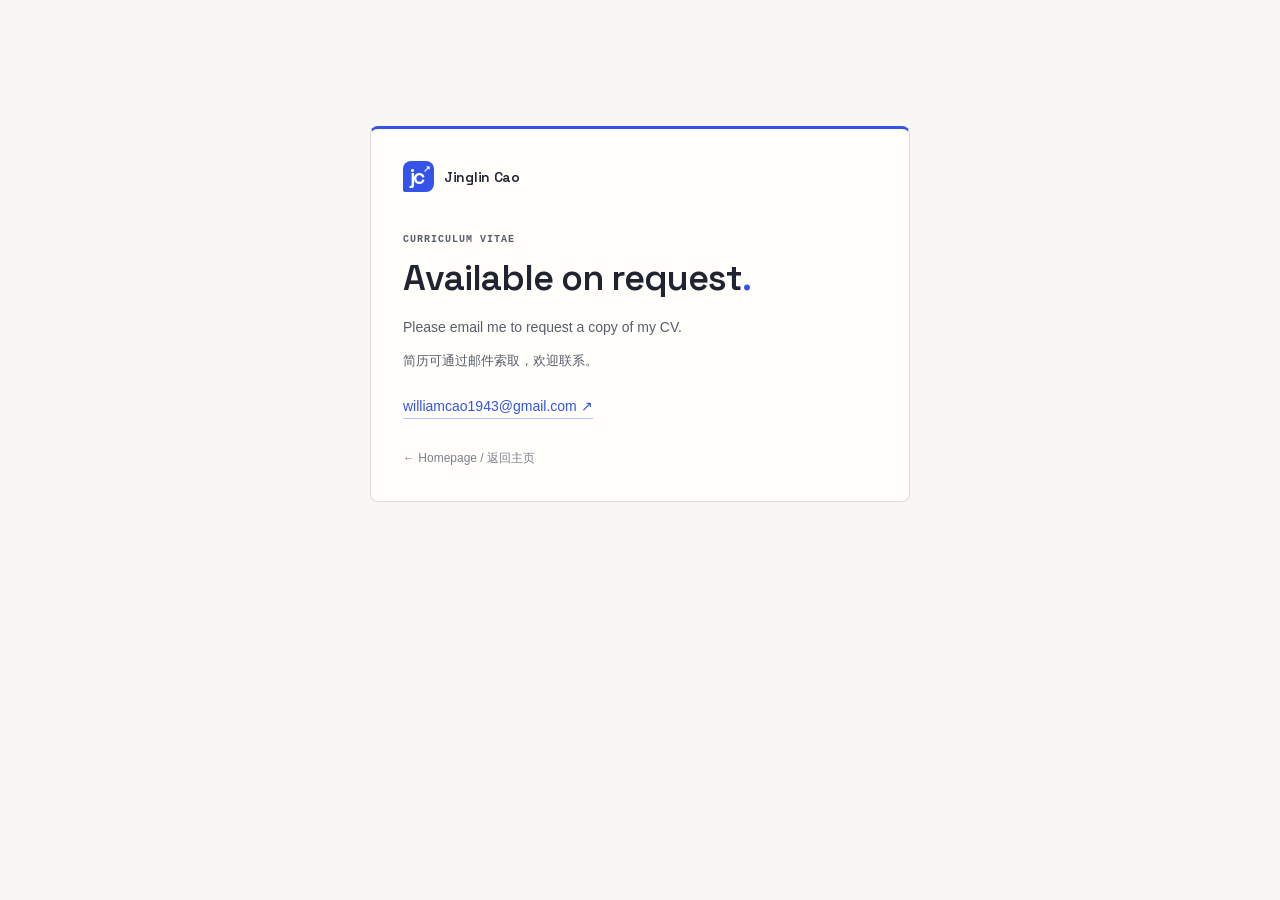
==== cv.html @ 8f415345 "Publish research homepage with CV available on request" ====
<!doctype html>
<html lang="en">
<head>
  <meta charset="utf-8">
  <meta name="viewport" content="width=device-width, initial-scale=1">
  <meta name="robots" content="noindex, noarchive">
  <meta name="theme-color" content="#f8f7f3">
  <title>Request a CV | Jinglin Cao</title>
  <link rel="icon" href="assets/images/favicon.svg" type="image/svg+xml">
  <link rel="stylesheet" href="assets/styles.css?v=8">
  <style>
    .cv-request{width:min(540px,calc(100% - 40px));margin:clamp(48px,14vh,140px) auto;padding:32px;background:var(--surface);border:1px solid var(--line);border-radius:8px;border-top:3px solid var(--blue)}
    .cv-request .wordmark{width:fit-content;margin-bottom:40px}
    .cv-request h1{font:600 clamp(28px,5vw,36px)/1.2 var(--display);letter-spacing:-1px;margin:10px 0 16px}
    .cv-request p{color:var(--secondary);margin:10px 0}
    .cv-request .cv-request-zh{font-size:13px;line-height:1.8}
    .cv-request .cv-request-email{display:inline-block;color:var(--blue);font-weight:500;border-bottom:1px solid #b5c0fc;overflow-wrap:anywhere;margin:12px 0 30px}
    .cv-request .cv-request-back{display:block;width:fit-content;font-size:12px;color:var(--muted)}
    @media(max-width:400px){.cv-request{padding:24px}}
  </style>
</head>
<body>
  <main class="cv-request">
    <a class="wordmark" href="./" aria-label="Jinglin Cao home"><span class="monogram" aria-hidden="true">jc<span>↗</span></span><span>Jinglin Cao</span></a>
    <p class="eyebrow">CURRICULUM VITAE</p>
    <h1>Available on request<span class="name-period">.</span></h1>
    <p>Please email me to request a copy of my CV.</p>
    <p class="cv-request-zh" lang="zh-CN">简历可通过邮件索取，欢迎联系。</p>
    <a class="cv-request-email" href="mailto:williamcao1943@gmail.com?subject=CV%20request">williamcao1943@gmail.com <span aria-hidden="true">↗</span></a>
    <a class="cv-request-back" href="./">← Homepage / <span lang="zh-CN">返回主页</span></a>
  </main>
</body>
</html>
---- assets/styles.css ----
@charset "UTF-8";
@font-face{font-family:"Space Grotesk";font-style:normal;font-weight:400 700;font-display:swap;src:url("fonts/space-grotesk-latin.woff2") format("woff2")}
:root{--paper:#f8f7f3;--surface:#fffefa;--ink:#202431;--secondary:#575e6c;--muted:#7b818d;--line:#dddeda;--blue:#3454e8;--blue-soft:#edf0ff;--orange:#f46c3c;--navy:#172139;--display:"Space Grotesk",-apple-system,BlinkMacSystemFont,"Segoe UI","PingFang SC",sans-serif;--sans:-apple-system,BlinkMacSystemFont,"Segoe UI","PingFang SC","Microsoft YaHei",sans-serif;--mono:"SFMono-Regular",Consolas,"Liberation Mono",monospace}
*{box-sizing:border-box}html{scroll-behavior:smooth;scroll-padding-top:72px}body{margin:0;background:var(--paper);color:var(--ink);font:14px/1.65 var(--sans);-webkit-font-smoothing:antialiased}a{color:inherit;text-decoration:none}button{font:inherit}img{display:block;max-width:100%;height:auto}p,h1,h2,h3,h4,figure{margin:0}a,button,summary{-webkit-tap-highlight-color:transparent}a:focus-visible,button:focus-visible,summary:focus-visible{outline:2px solid var(--orange);outline-offset:4px}::selection{background:#dce2ff;color:var(--ink)}section,article{scroll-margin-top:76px}
.page-width,.header-inner{width:min(1200px,calc(100% - 72px));margin-inline:auto}.skip-link{position:fixed;top:10px;left:20px;transform:translateY(-160%);z-index:100;background:var(--blue);color:white;padding:8px 16px}.skip-link:focus{transform:none}
.site-header{position:sticky;top:0;z-index:20;background:rgba(248,247,243,.95);backdrop-filter:blur(16px);border-bottom:1px solid var(--line)}.header-inner{height:56px;display:flex;align-items:center;gap:26px}.wordmark{white-space:nowrap;display:flex;align-items:center;gap:10px;margin-right:auto;font:600 14px var(--display);letter-spacing:-.3px}.monogram{width:31px;height:31px;position:relative;background:var(--blue);color:white;display:grid;place-items:center;font:600 21px/1 var(--display);letter-spacing:-2px;border-radius:8px 8px 8px 2px;padding-right:4px}.monogram>span{position:absolute;right:3px;top:4px;font-size:9px;letter-spacing:0}nav{display:flex;gap:24px;font:500 12px var(--display)}nav a{position:relative;padding-block:9px}nav a::after{content:"";position:absolute;bottom:2px;left:0;width:0;height:2px;background:var(--blue);transition:width .18s}nav a:hover::after{width:100%}.language-toggle{white-space:nowrap;font-size:11px;background:transparent;border:1px solid #d4d7df;padding:6px 10px;border-radius:5px;cursor:pointer;line-height:1.4}.language-toggle:hover{border-color:var(--blue);color:var(--blue)}.language-toggle span{margin-left:6px}
/* The profile is a short introduction; research starts immediately beneath it. */
.hero{padding-block:24px 18px;display:grid;grid-template-columns:minmax(0,1fr) 320px;gap:40px;align-items:center}.eyebrow{font:600 10px/1.5 var(--mono);letter-spacing:1px;color:var(--blue)}.hero .eyebrow::before{content:"";display:inline-block;width:6px;height:6px;background:var(--orange);margin-right:8px;vertical-align:1px}.hero h1{font:600 49px/1.08 var(--display);letter-spacing:-2.9px;margin-top:7px;white-space:nowrap}.name-period{color:var(--blue)}.chinese-name{display:inline-block;vertical-align:middle;font:400 14px/1.5 var(--sans);letter-spacing:3px;margin-left:15px;color:var(--secondary)}.hero-lead{font:500 20px/1.35 var(--display);letter-spacing:-.5px;margin-top:10px}.hero-lead em{color:var(--blue);font-style:normal;position:relative}.hero-lead em::after{content:"";position:absolute;bottom:-4px;left:0;width:100%;height:2px;background:var(--orange);border-radius:50%;transform:rotate(-1deg)}.intro{font-size:14px;line-height:1.65;color:var(--secondary);margin-top:12px}.intro+.intro{margin-top:7px}.hero-links{display:flex;align-items:center;flex-wrap:wrap;gap:20px;margin-top:12px;font:500 12px var(--display)}.hero-links a{padding-block:5px}.hero-links a:hover{color:var(--blue)}.hero-links a:first-child{background:var(--blue);border:1px solid var(--blue);border-radius:4px;color:white;padding:7px 11px}.hero-links a:first-child:hover{background:#2545cf}.hero-links a>span[aria-hidden]{margin-left:3px}.hero-bottom{display:flex;flex-wrap:wrap;align-items:center;gap:6px 15px;margin-top:10px}.availability{font-size:10px;display:flex;align-items:center;gap:7px;color:var(--secondary)}.status-dot{width:5px;height:5px;display:inline-block;background:#327952;border-radius:50%;flex-shrink:0}.location{font:10px var(--mono);color:var(--muted)}
.hero-studio{width:320px;height:334px;position:relative;isolation:isolate;justify-self:end}.studio-grid{position:absolute;inset:17px 2px 5px 30px;border-radius:120px 120px 28px 28px;background-color:#e9edfb;background-image:linear-gradient(#d7def2 1px,transparent 1px),linear-gradient(90deg,#d7def2 1px,transparent 1px);background-size:20px 20px;z-index:-2}.portrait-block{position:absolute;left:64px;top:6px;width:220px;padding:9px 9px 0;background:var(--surface);border:1px solid #d8dadd;transform:rotate(4deg);box-shadow:0 8px 16px #23335912}.portrait-label{display:flex;align-items:center;justify-content:space-between;font:9px var(--mono);letter-spacing:.7px;margin-bottom:8px}.portrait-block img{width:100%;aspect-ratio:1;object-fit:cover}.portrait-block figcaption{display:flex;justify-content:space-between;align-items:center;font:9px var(--mono);padding:10px 0;color:var(--secondary)}.studio-sticker{position:absolute;top:49px;right:-3px;padding:10px 12px;background:var(--orange);color:var(--ink);transform:rotate(7deg);font:700 9px/1.45 var(--display);letter-spacing:.4px;border-radius:1px}
.studio-path{position:absolute;inset:0;width:100%;height:100%;color:var(--blue);z-index:-1;pointer-events:none}.studio-spark{position:absolute;right:8px;bottom:82px;width:30px;height:30px;color:var(--orange);transform:rotate(10deg)}.robot-snapshot{position:absolute;left:3px;bottom:4px;width:172px;padding:5px 5px 0;background:var(--navy);color:white;transform:rotate(-6deg);box-shadow:0 6px 18px #17213925;transition:transform .25s;z-index:2}.robot-snapshot:hover{transform:rotate(-2deg) translateY(-2px)}.robot-snapshot img{width:100%;height:auto;aspect-ratio:1.78;object-fit:cover}.robot-snapshot>span{display:flex;justify-content:space-between;align-items:center;padding:8px 1px;font:7px/1.5 var(--mono);letter-spacing:.4px}.studio-note{position:absolute;right:9px;bottom:13px;max-width:115px;color:var(--blue);font:500 14px/1.3 var(--display);letter-spacing:-.4px;transform:rotate(-4deg)}
.research-lens{display:flex;flex-wrap:wrap;align-items:center;gap:28px;border-bottom:1px solid var(--line);padding-block:9px}.research-lens>a{display:flex;align-items:center;gap:8px}.lens-number{font:9px var(--mono);color:var(--orange)}.research-lens strong{font:500 13px/1.4 var(--display)}.research-lens small{display:none}.lens-arrow{font-size:14px;color:var(--blue)}.research-lens a:hover{color:var(--blue)}
.research{padding-top:21px}.section-heading{display:flex;align-items:center;justify-content:space-between;gap:20px;margin-bottom:12px}.section-heading .eyebrow,.section-note,.background-note{display:none}h2{font:600 22px/1.25 var(--display);letter-spacing:-.5px}.section-heading>.text-link{font-size:11px}
/* Consistent thumbnail rows keep each project's role, results and methods together. */
.project,.feature-project,.camp-project{display:grid;grid-template-columns:220px minmax(0,1fr);gap:18px;align-items:start;margin-top:12px;padding:15px;background:var(--surface);border:1px solid var(--line);border-radius:7px;overflow:hidden}.project-visual{position:relative;display:block;width:100%;height:132px;overflow:hidden;background:#e8ebf3;border-radius:4px}.project-visual>img{position:absolute;width:100%;height:100%;object-fit:cover;inset:0;transition:transform .4s}.project-visual:hover>img{transform:scale(1.04)}.visual-video2world{background:#f0f2f4}.visual-video2world>img{object-fit:contain}.visual-index{position:absolute;top:7px;left:7px;background:#172139bc;padding:3px 5px;color:white;font:7px var(--mono);letter-spacing:.5px;z-index:2}.visual-open{position:absolute;right:7px;top:7px;display:grid;place-items:center;width:19px;height:19px;border:1px solid #ffffff90;color:white;border-radius:50%;z-index:2;font-size:12px}.media-caption{display:none}.project-copy{min-width:0}.project-heading{display:flex;flex-wrap:wrap;align-items:baseline;justify-content:space-between;gap:6px 16px}.project h3{font:600 25px/1.15 var(--display);letter-spacing:-.7px}.project-meta{display:flex;flex-wrap:wrap;align-items:center;gap:6px 12px;font-size:11px;color:var(--ink)}.project-meta>span:first-child{font-weight:650}.project-status{color:var(--secondary);padding:2px 6px;border:1px solid var(--line);border-radius:3px;font-size:10px;line-height:1.4}.project-subtitle{font-size:12px;line-height:1.5;color:var(--secondary);margin-top:4px;margin-bottom:8px}.project-copy>p:not(.project-subtitle){font-size:14px;line-height:1.65;color:var(--secondary)}.project-copy .project-keyline{font:11px/1.5 var(--mono);color:var(--blue)!important;margin-top:7px}.project-actions{display:flex;align-items:center;flex-wrap:wrap;gap:20px;margin-top:8px}.text-link{display:inline-flex;align-items:center;gap:7px;font:500 12px/1.4 var(--display);color:var(--blue);padding-bottom:2px;border-bottom:1px solid #b5c0fc}.text-link:hover{color:var(--orange);border-color:var(--orange)}
.project-details{border-top:1px solid var(--line);margin-top:9px}.project-details summary{position:relative;cursor:pointer;list-style:none;padding:8px 24px 0 0;font:500 11px/1.5 var(--display);color:var(--ink)}.project-details summary::-webkit-details-marker{display:none}.project-details summary::after{content:"+";position:absolute;right:0;top:4px;color:var(--blue);font:400 18px var(--display)}.project-details[open] summary::after{content:"−"}.details-content{padding-top:5px;font-size:13px;line-height:1.6;color:var(--secondary)}.details-content p+p{margin-top:7px}.paper-title{font-weight:600;color:var(--ink)}.paper-figure{margin-top:10px;background:white;padding:6px;border:1px solid var(--line);border-radius:4px;width:100%;max-width:650px}
.feature-project{background:var(--navy);border-color:var(--navy);color:white}.feature-project .project-meta,.feature-project .project-details summary{color:white}.feature-project .project-status{border-color:#5e6a85;color:#ced4e3}.feature-project .project-subtitle,.feature-project .project-copy>p:not(.project-subtitle),.feature-project .details-content{color:#c2ccdf}.feature-project .project-keyline{color:#b2c0ff!important}.feature-project .text-link{color:#d4ddff;border-color:#6b7ba5}.feature-project .project-details{border-color:#3d4860}.feature-project .project-details summary::after{color:#afc0ff}
.project-numbers{display:flex;flex-wrap:wrap;gap:7px 20px;margin-top:9px}.project-numbers>span{display:flex;align-items:baseline;gap:6px}.project-numbers strong{font:600 22px/1.2 var(--display);letter-spacing:-.6px;color:var(--ink)}.project-numbers small{font:11px/1.4 var(--sans);color:var(--secondary)}.visual-cris{background:#172139}.visual-cris>img{object-fit:contain}.visual-camp{background:#f6f6f6}.visual-camp>img{object-position:center;object-fit:contain;width:100%;left:0}.camp-project .result-line{display:flex;align-items:baseline;flex-wrap:wrap;gap:7px;font-size:11px!important;margin-top:9px}.result-line strong{font:600 23px/1 var(--display);letter-spacing:-.5px;color:var(--blue)}.result-improvement{font:600 10px var(--display);padding:3px 6px;background:var(--blue-soft);color:var(--blue);border-radius:3px}
.background{padding-top:27px}.background-grid{display:grid;grid-template-columns:1fr 1fr;gap:30px}.column-title{font:600 11px/1.4 var(--display);color:var(--blue);padding-bottom:8px;border-bottom:1px solid var(--line);margin-bottom:12px}.timeline-entry{display:grid;grid-template-columns:100px minmax(0,1fr);column-gap:13px;margin-bottom:14px}.timeline-date{grid-column:1;grid-row:1/span 3;font:10px/1.6 var(--mono);color:var(--muted);padding-top:3px}.timeline-entry h4{grid-column:2;font:500 16px/1.3 var(--display);letter-spacing:-.3px}.timeline-role{grid-column:2;font-size:12px;color:var(--ink);margin-top:3px}.timeline-entry>p:last-child{grid-column:2;font-size:12px;line-height:1.6;color:var(--secondary);margin-top:4px}.toolbox{padding:10px 0;display:flex;align-items:baseline;gap:20px;border-top:1px solid var(--line);border-bottom:1px solid var(--line)}.toolbox>.eyebrow{font-size:9px;flex-shrink:0}.toolbox>p:last-child{font:10px/1.7 var(--mono);color:var(--secondary)}
.contact{display:grid;grid-template-columns:minmax(0,1fr) 300px;gap:38px;margin-top:27px;padding:20px 24px;background:var(--blue);color:white;border-radius:7px}.contact>div:first-child>.eyebrow{display:none}.contact h2{font-size:23px;line-height:1.25;letter-spacing:-.5px}.contact h2 em{font-style:normal;color:#ffd4b5}.contact p:not(.eyebrow){font-size:12px;line-height:1.65;color:#dde3ff;margin-top:8px;max-width:650px}.contact-email{display:inline-flex;gap:12px;align-items:center;font:500 13px/1.5 var(--display);border-bottom:1px solid #a7b7ff;padding-bottom:2px;margin-top:9px}.contact-email:hover{color:#ffd4b5}.cv-panel{display:grid;grid-template-columns:1fr 1fr;gap:8px 16px;align-self:center;border-left:1px solid #6d83f4;padding-left:25px;min-width:0}.cv-panel .eyebrow{grid-column:1/-1;color:#cbd4ff;font-size:9px}.cv-link{display:flex;align-items:center;justify-content:space-between;font:500 12px var(--display);padding:7px 0;border-bottom:1px solid #6880f4;gap:8px}.cv-link:hover{color:#ffd4b5}.cv-panel>small{grid-column:1/-1;display:block;font:8px/1.5 var(--mono);color:#c6d0ff;margin-top:1px}footer{padding:17px 0 21px;display:flex;gap:20px;align-items:center;justify-content:space-between;font:9px/1.6 var(--mono);color:var(--muted)}footer>a{color:var(--blue)}
html[lang="zh-CN"] .hero-lead{font-family:var(--sans);font-size:20px;letter-spacing:-.4px}html[lang="zh-CN"] h2{font-family:var(--sans);font-size:21px;letter-spacing:-.4px}html[lang="zh-CN"] .contact h2{font-size:22px}
@media(max-width:1000px){.robot-snapshot{width:156px;left:0;bottom:5px}.studio-note{font-size:13px;right:1px;bottom:9px;max-width:105px}.studio-sticker{font-size:8px;top:45px;right:-2px}.page-width,.header-inner{width:calc(100% - 48px)}.hero{gap:25px;grid-template-columns:minmax(0,1fr) 275px}.hero h1{font-size:46px}.hero-studio{width:275px;height:310px}.portrait-block{width:205px;left:43px}.project,.feature-project,.camp-project{grid-template-columns:150px minmax(0,1fr);gap:15px}.project-visual{height:110px}.project-heading{gap:5px 14px}.project h3{font-size:23px}.project-copy>p:not(.project-subtitle){font-size:13px}.project-numbers{gap:7px 15px}.project-numbers strong{font-size:20px}.background-grid{gap:23px}.timeline-entry{grid-template-columns:83px minmax(0,1fr);gap:0 10px}.contact{grid-template-columns:minmax(0,1fr) 260px;gap:25px}.cv-panel{padding-left:19px}}
@media(max-width:700px){.hero-lead em{display:block;width:fit-content;max-width:100%}.hero .intro[data-i18n="intro"]{margin-top:17px}.robot-snapshot{width:70px;left:0;bottom:7px;padding:3px}.robot-snapshot>span,.studio-note{display:none}.studio-spark{width:17px;height:17px;right:0;bottom:39px}.page-width,.header-inner{width:calc(100% - 32px)}.header-inner{height:51px;gap:15px}.wordmark{font-size:12px;gap:8px}.monogram{width:28px;height:28px;font-size:19px}nav{gap:17px;font-size:11px}nav a:last-child{display:none}.language-toggle{font-size:10px;padding:5px 8px}.language-toggle span{margin-left:3px}.hero{display:block;position:relative;padding-block:19px 15px}.hero .eyebrow{font-size:8px;letter-spacing:.5px;padding-right:128px}.hero h1{font-size:36px;letter-spacing:-2px;line-height:1.1;margin-top:8px;padding-right:128px}.chinese-name{display:block;margin-left:0;margin-top:5px;font-size:11px;letter-spacing:3px}.hero-lead,html[lang="zh-CN"] .hero-lead{font-size:18px;line-height:1.4;letter-spacing:-.3px;margin-top:9px;max-width:calc(100% - 128px)}.hero .intro{font-size:13px;line-height:1.7;margin-top:13px}.hero .intro+.intro{margin-top:7px}.hero-links{gap:13px;margin-top:11px;font-size:11px}.hero-links a:first-child{padding:6px 9px}.hero-bottom{margin-top:9px;gap:4px 10px}.availability{font-size:9px;align-items:baseline;gap:6px}.location{font-size:8px;margin-left:11px}.hero-studio{position:absolute;right:0;top:24px;width:116px;height:150px}.portrait-block{width:98px;left:14px;padding:4px 4px 0;top:4px}.portrait-label{display:none}.portrait-block figcaption{display:none}.portrait-block figcaption>span:last-child{display:none}.studio-grid{inset:5px -3px 4px 6px;border-radius:24px;background-size:12px 12px}.studio-sticker{display:block;top:3px;right:-2px;font-size:6px;line-height:1.35;padding:4px 5px}.research-lens{gap:17px;padding-block:8px}.research-lens strong{font-size:11px}.lens-number,.lens-arrow{display:none}.research{padding-top:18px}.section-heading{margin-bottom:10px;gap:15px}h2,html[lang="zh-CN"] h2{font-size:20px}.project,.feature-project,.camp-project{display:block;padding:13px;margin-top:10px;border-radius:6px}.project-visual{float:right;width:88px;height:62px;margin:0 0 8px 12px;border-radius:3px}.visual-index{display:none}.visual-open{width:15px;height:15px;font-size:10px;top:4px;right:4px}.project-copy{display:contents}.project-heading{display:block}.project h3{font-size:23px;line-height:1.2}.project-meta{font-size:10px;gap:4px 9px;margin-top:5px}.project-status{font-size:9px;padding:2px 5px}.project-subtitle{font-size:12px;line-height:1.5;margin-top:5px;margin-bottom:8px}.project-copy>p:not(.project-subtitle){font-size:13px;line-height:1.7}.project-copy .project-keyline{font-size:10px;margin-top:6px}.project-actions{gap:17px;margin-top:7px}.text-link{font-size:11px}.project-details{clear:both;margin-top:9px}.project-details summary{font-size:11px;padding-top:8px}.details-content{font-size:13px;line-height:1.65;padding-top:5px}.project-numbers{gap:6px 13px;margin-top:9px}.project-numbers>span{gap:4px}.project-numbers strong{font-size:21px}.project-numbers small{font-size:10px}.camp-project .result-line{font-size:10px!important;margin-top:9px}.result-line strong{font-size:22px}.result-improvement{font-size:9px}.background{padding-top:23px}.background-grid{grid-template-columns:1fr;gap:6px}.column-title{font-size:11px;margin-bottom:11px;padding-bottom:7px}.timeline-entry{grid-template-columns:79px minmax(0,1fr);gap:0 11px;margin-bottom:13px}.timeline-date{font-size:9px}.timeline-entry h4{font-size:16px}.timeline-role{font-size:11px;margin-top:3px}.timeline-entry>p:last-child{font-size:12px;line-height:1.6;margin-top:4px}.toolbox{display:block;padding-block:9px}.toolbox>p:last-child{font-size:10px;margin-top:4px;line-height:1.8}.contact{grid-template-columns:1fr;gap:16px;margin-top:22px;padding:17px}.contact h2,html[lang="zh-CN"] .contact h2{font-size:21px}.contact p:not(.eyebrow){font-size:12px;margin-top:7px}.contact-email{font-size:12px;gap:8px;margin-top:8px;max-width:100%;word-break:break-word}.cv-panel{border-left:0;border-top:1px solid #6d83f4;padding:13px 0 0;gap:6px 22px}.cv-panel .eyebrow{font-size:8px}.cv-link{font-size:12px;padding-block:6px}footer{padding:15px 0 18px;gap:10px;font-size:8px}footer>span:nth-child(2){display:none}}
@media(max-width:370px){.hero .intro[data-i18n="intro"]{margin-top:25px}.header-inner{gap:12px}nav a:nth-child(2){display:none}.hero h1{font-size:30px;letter-spacing:-1.7px;padding-right:120px}.hero-lead,html[lang="zh-CN"] .hero-lead{font-size:17px;max-width:calc(100% - 120px)}.hero .eyebrow{font-size:7px;letter-spacing:.3px}.hero-links{gap:11px;font-size:10px}.project-visual{width:72px;height:53px;margin-left:9px}.project h3{font-size:21px}.project-numbers{gap:6px 11px}.project-numbers strong{font-size:20px}.project-numbers small{font-size:9px}.contact-email{font-size:11px}}
@media(prefers-reduced-motion:reduce){html{scroll-behavior:auto}*,*::before,*::after{transition:none!important;animation:none!important}.project-visual:hover>img{transform:none}.robot-snapshot:hover{transform:rotate(-6deg)}}
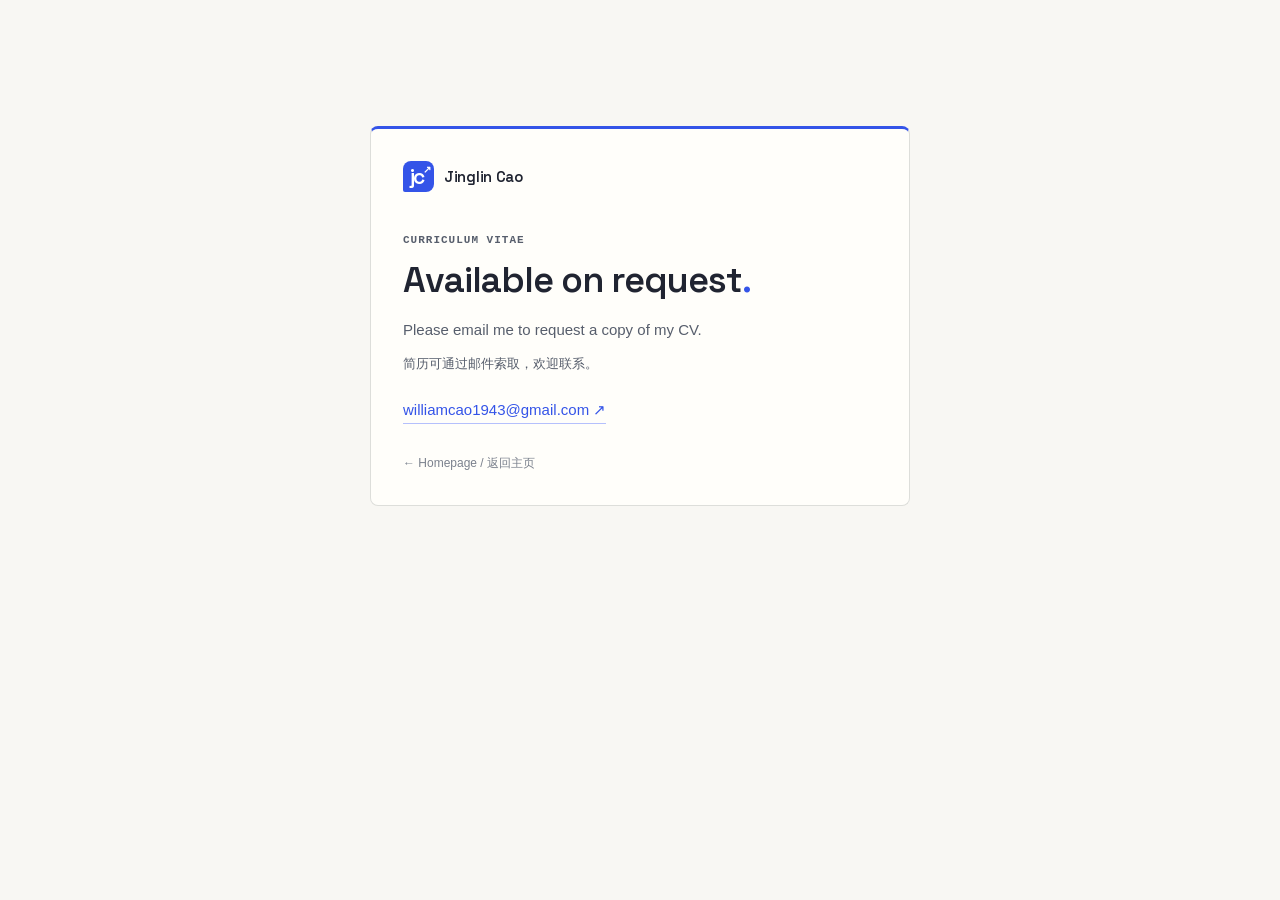
==== commit e98d0ee2: "Refocus biography on research and improve text readability" ====
--- a/cv.html
+++ b/cv.html
@@ -7,7 +7,7 @@
   <meta name="theme-color" content="#f8f7f3">
   <title>Request a CV | Jinglin Cao</title>
   <link rel="icon" href="assets/images/favicon.svg" type="image/svg+xml">
-  <link rel="stylesheet" href="assets/styles.css?v=8">
+  <link rel="stylesheet" href="assets/styles.css?v=9">
   <style>
     .cv-request{width:min(540px,calc(100% - 40px));margin:clamp(48px,14vh,140px) auto;padding:32px;background:var(--surface);border:1px solid var(--line);border-radius:8px;border-top:3px solid var(--blue)}
     .cv-request .wordmark{width:fit-content;margin-bottom:40px}
--- a/assets/styles.css
+++ b/assets/styles.css
@@ -1,24 +1,24 @@
 @charset "UTF-8";
 @font-face{font-family:"Space Grotesk";font-style:normal;font-weight:400 700;font-display:swap;src:url("fonts/space-grotesk-latin.woff2") format("woff2")}
 :root{--paper:#f8f7f3;--surface:#fffefa;--ink:#202431;--secondary:#575e6c;--muted:#7b818d;--line:#dddeda;--blue:#3454e8;--blue-soft:#edf0ff;--orange:#f46c3c;--navy:#172139;--display:"Space Grotesk",-apple-system,BlinkMacSystemFont,"Segoe UI","PingFang SC",sans-serif;--sans:-apple-system,BlinkMacSystemFont,"Segoe UI","PingFang SC","Microsoft YaHei",sans-serif;--mono:"SFMono-Regular",Consolas,"Liberation Mono",monospace}
-*{box-sizing:border-box}html{scroll-behavior:smooth;scroll-padding-top:72px}body{margin:0;background:var(--paper);color:var(--ink);font:14px/1.65 var(--sans);-webkit-font-smoothing:antialiased}a{color:inherit;text-decoration:none}button{font:inherit}img{display:block;max-width:100%;height:auto}p,h1,h2,h3,h4,figure{margin:0}a,button,summary{-webkit-tap-highlight-color:transparent}a:focus-visible,button:focus-visible,summary:focus-visible{outline:2px solid var(--orange);outline-offset:4px}::selection{background:#dce2ff;color:var(--ink)}section,article{scroll-margin-top:76px}
+*{box-sizing:border-box}html{scroll-behavior:smooth;scroll-padding-top:72px}body{margin:0;background:var(--paper);color:var(--ink);font:15px/1.65 var(--sans);-webkit-font-smoothing:antialiased}a{color:inherit;text-decoration:none}button{font:inherit}img{display:block;max-width:100%;height:auto}p,h1,h2,h3,h4,figure{margin:0}a,button,summary{-webkit-tap-highlight-color:transparent}a:focus-visible,button:focus-visible,summary:focus-visible{outline:2px solid var(--orange);outline-offset:4px}::selection{background:#dce2ff;color:var(--ink)}section,article{scroll-margin-top:76px}
 .page-width,.header-inner{width:min(1200px,calc(100% - 72px));margin-inline:auto}.skip-link{position:fixed;top:10px;left:20px;transform:translateY(-160%);z-index:100;background:var(--blue);color:white;padding:8px 16px}.skip-link:focus{transform:none}
-.site-header{position:sticky;top:0;z-index:20;background:rgba(248,247,243,.95);backdrop-filter:blur(16px);border-bottom:1px solid var(--line)}.header-inner{height:56px;display:flex;align-items:center;gap:26px}.wordmark{white-space:nowrap;display:flex;align-items:center;gap:10px;margin-right:auto;font:600 14px var(--display);letter-spacing:-.3px}.monogram{width:31px;height:31px;position:relative;background:var(--blue);color:white;display:grid;place-items:center;font:600 21px/1 var(--display);letter-spacing:-2px;border-radius:8px 8px 8px 2px;padding-right:4px}.monogram>span{position:absolute;right:3px;top:4px;font-size:9px;letter-spacing:0}nav{display:flex;gap:24px;font:500 12px var(--display)}nav a{position:relative;padding-block:9px}nav a::after{content:"";position:absolute;bottom:2px;left:0;width:0;height:2px;background:var(--blue);transition:width .18s}nav a:hover::after{width:100%}.language-toggle{white-space:nowrap;font-size:11px;background:transparent;border:1px solid #d4d7df;padding:6px 10px;border-radius:5px;cursor:pointer;line-height:1.4}.language-toggle:hover{border-color:var(--blue);color:var(--blue)}.language-toggle span{margin-left:6px}
+.site-header{position:sticky;top:0;z-index:20;background:rgba(248,247,243,.95);backdrop-filter:blur(16px);border-bottom:1px solid var(--line)}.header-inner{height:56px;display:flex;align-items:center;gap:26px}.wordmark{white-space:nowrap;display:flex;align-items:center;gap:10px;margin-right:auto;font:600 15px var(--display);letter-spacing:-.3px}.monogram{width:31px;height:31px;position:relative;background:var(--blue);color:white;display:grid;place-items:center;font:600 21px/1 var(--display);letter-spacing:-2px;border-radius:8px 8px 8px 2px;padding-right:4px}.monogram>span{position:absolute;right:3px;top:4px;font-size:10px;letter-spacing:0}nav{display:flex;gap:24px;font:500 13px var(--display)}nav a{position:relative;padding-block:9px}nav a::after{content:"";position:absolute;bottom:2px;left:0;width:0;height:2px;background:var(--blue);transition:width .18s}nav a:hover::after{width:100%}.language-toggle{white-space:nowrap;font-size:12px;background:transparent;border:1px solid #d4d7df;padding:6px 10px;border-radius:5px;cursor:pointer;line-height:1.4}.language-toggle:hover{border-color:var(--blue);color:var(--blue)}.language-toggle span{margin-left:6px}
 /* The profile is a short introduction; research starts immediately beneath it. */
-.hero{padding-block:24px 18px;display:grid;grid-template-columns:minmax(0,1fr) 320px;gap:40px;align-items:center}.eyebrow{font:600 10px/1.5 var(--mono);letter-spacing:1px;color:var(--blue)}.hero .eyebrow::before{content:"";display:inline-block;width:6px;height:6px;background:var(--orange);margin-right:8px;vertical-align:1px}.hero h1{font:600 49px/1.08 var(--display);letter-spacing:-2.9px;margin-top:7px;white-space:nowrap}.name-period{color:var(--blue)}.chinese-name{display:inline-block;vertical-align:middle;font:400 14px/1.5 var(--sans);letter-spacing:3px;margin-left:15px;color:var(--secondary)}.hero-lead{font:500 20px/1.35 var(--display);letter-spacing:-.5px;margin-top:10px}.hero-lead em{color:var(--blue);font-style:normal;position:relative}.hero-lead em::after{content:"";position:absolute;bottom:-4px;left:0;width:100%;height:2px;background:var(--orange);border-radius:50%;transform:rotate(-1deg)}.intro{font-size:14px;line-height:1.65;color:var(--secondary);margin-top:12px}.intro+.intro{margin-top:7px}.hero-links{display:flex;align-items:center;flex-wrap:wrap;gap:20px;margin-top:12px;font:500 12px var(--display)}.hero-links a{padding-block:5px}.hero-links a:hover{color:var(--blue)}.hero-links a:first-child{background:var(--blue);border:1px solid var(--blue);border-radius:4px;color:white;padding:7px 11px}.hero-links a:first-child:hover{background:#2545cf}.hero-links a>span[aria-hidden]{margin-left:3px}.hero-bottom{display:flex;flex-wrap:wrap;align-items:center;gap:6px 15px;margin-top:10px}.availability{font-size:10px;display:flex;align-items:center;gap:7px;color:var(--secondary)}.status-dot{width:5px;height:5px;display:inline-block;background:#327952;border-radius:50%;flex-shrink:0}.location{font:10px var(--mono);color:var(--muted)}
-.hero-studio{width:320px;height:334px;position:relative;isolation:isolate;justify-self:end}.studio-grid{position:absolute;inset:17px 2px 5px 30px;border-radius:120px 120px 28px 28px;background-color:#e9edfb;background-image:linear-gradient(#d7def2 1px,transparent 1px),linear-gradient(90deg,#d7def2 1px,transparent 1px);background-size:20px 20px;z-index:-2}.portrait-block{position:absolute;left:64px;top:6px;width:220px;padding:9px 9px 0;background:var(--surface);border:1px solid #d8dadd;transform:rotate(4deg);box-shadow:0 8px 16px #23335912}.portrait-label{display:flex;align-items:center;justify-content:space-between;font:9px var(--mono);letter-spacing:.7px;margin-bottom:8px}.portrait-block img{width:100%;aspect-ratio:1;object-fit:cover}.portrait-block figcaption{display:flex;justify-content:space-between;align-items:center;font:9px var(--mono);padding:10px 0;color:var(--secondary)}.studio-sticker{position:absolute;top:49px;right:-3px;padding:10px 12px;background:var(--orange);color:var(--ink);transform:rotate(7deg);font:700 9px/1.45 var(--display);letter-spacing:.4px;border-radius:1px}
-.studio-path{position:absolute;inset:0;width:100%;height:100%;color:var(--blue);z-index:-1;pointer-events:none}.studio-spark{position:absolute;right:8px;bottom:82px;width:30px;height:30px;color:var(--orange);transform:rotate(10deg)}.robot-snapshot{position:absolute;left:3px;bottom:4px;width:172px;padding:5px 5px 0;background:var(--navy);color:white;transform:rotate(-6deg);box-shadow:0 6px 18px #17213925;transition:transform .25s;z-index:2}.robot-snapshot:hover{transform:rotate(-2deg) translateY(-2px)}.robot-snapshot img{width:100%;height:auto;aspect-ratio:1.78;object-fit:cover}.robot-snapshot>span{display:flex;justify-content:space-between;align-items:center;padding:8px 1px;font:7px/1.5 var(--mono);letter-spacing:.4px}.studio-note{position:absolute;right:9px;bottom:13px;max-width:115px;color:var(--blue);font:500 14px/1.3 var(--display);letter-spacing:-.4px;transform:rotate(-4deg)}
-.research-lens{display:flex;flex-wrap:wrap;align-items:center;gap:28px;border-bottom:1px solid var(--line);padding-block:9px}.research-lens>a{display:flex;align-items:center;gap:8px}.lens-number{font:9px var(--mono);color:var(--orange)}.research-lens strong{font:500 13px/1.4 var(--display)}.research-lens small{display:none}.lens-arrow{font-size:14px;color:var(--blue)}.research-lens a:hover{color:var(--blue)}
-.research{padding-top:21px}.section-heading{display:flex;align-items:center;justify-content:space-between;gap:20px;margin-bottom:12px}.section-heading .eyebrow,.section-note,.background-note{display:none}h2{font:600 22px/1.25 var(--display);letter-spacing:-.5px}.section-heading>.text-link{font-size:11px}
+.hero{padding-block:24px 18px;display:grid;grid-template-columns:minmax(0,1fr) 320px;gap:40px;align-items:center}.eyebrow{font:600 11px/1.5 var(--mono);letter-spacing:1px;color:var(--blue)}.hero .eyebrow::before{content:"";display:inline-block;width:6px;height:6px;background:var(--orange);margin-right:8px;vertical-align:1px}.hero h1{font:600 49px/1.08 var(--display);letter-spacing:-2.9px;margin-top:7px;white-space:nowrap}.name-period{color:var(--blue)}.chinese-name{display:inline-block;vertical-align:middle;font:400 15px/1.5 var(--sans);letter-spacing:3px;margin-left:15px;color:var(--secondary)}.hero-lead{font:500 20px/1.35 var(--display);letter-spacing:-.5px;margin-top:10px}.hero-lead em{color:var(--blue);font-style:normal;position:relative}.hero-lead em::after{content:"";position:absolute;bottom:-4px;left:0;width:100%;height:2px;background:var(--orange);border-radius:50%;transform:rotate(-1deg)}.intro{font-size:15px;line-height:1.65;color:var(--secondary);margin-top:12px}.intro+.intro{margin-top:7px}.hero-links{display:flex;align-items:center;flex-wrap:wrap;gap:20px;margin-top:12px;font:500 13px var(--display)}.hero-links a{padding-block:5px}.hero-links a:hover{color:var(--blue)}.hero-links a:first-child{background:var(--blue);border:1px solid var(--blue);border-radius:4px;color:white;padding:7px 11px}.hero-links a:first-child:hover{background:#2545cf}.hero-links a>span[aria-hidden]{margin-left:3px}.hero-bottom{display:flex;flex-wrap:wrap;align-items:center;gap:6px 15px;margin-top:10px}.availability{font-size:11px;display:flex;align-items:center;gap:7px;color:var(--secondary)}.status-dot{width:5px;height:5px;display:inline-block;background:#327952;border-radius:50%;flex-shrink:0}.location{font:11px var(--mono);color:var(--muted)}
+.hero-studio{width:320px;height:334px;position:relative;isolation:isolate;justify-self:end}.studio-grid{position:absolute;inset:17px 2px 5px 30px;border-radius:120px 120px 28px 28px;background-color:#e9edfb;background-image:linear-gradient(#d7def2 1px,transparent 1px),linear-gradient(90deg,#d7def2 1px,transparent 1px);background-size:20px 20px;z-index:-2}.portrait-block{position:absolute;left:64px;top:6px;width:220px;padding:9px 9px 0;background:var(--surface);border:1px solid #d8dadd;transform:rotate(4deg);box-shadow:0 8px 16px #23335912}.portrait-label{display:flex;align-items:center;justify-content:space-between;font:10px var(--mono);letter-spacing:.7px;margin-bottom:8px}.portrait-block img{width:100%;aspect-ratio:1;object-fit:cover}.portrait-block figcaption{display:flex;justify-content:space-between;align-items:center;font:10px var(--mono);padding:10px 0;color:var(--secondary)}.studio-sticker{position:absolute;top:49px;right:-3px;padding:10px 12px;background:var(--orange);color:var(--ink);transform:rotate(7deg);font:700 10px/1.45 var(--display);letter-spacing:.4px;border-radius:1px}
+.studio-path{position:absolute;inset:0;width:100%;height:100%;color:var(--blue);z-index:-1;pointer-events:none}.studio-spark{position:absolute;right:8px;bottom:82px;width:30px;height:30px;color:var(--orange);transform:rotate(10deg)}.robot-snapshot{position:absolute;left:3px;bottom:4px;width:172px;padding:5px 5px 0;background:var(--navy);color:white;transform:rotate(-6deg);box-shadow:0 6px 18px #17213925;transition:transform .25s;z-index:2}.robot-snapshot:hover{transform:rotate(-2deg) translateY(-2px)}.robot-snapshot img{width:100%;height:auto;aspect-ratio:1.78;object-fit:cover}.robot-snapshot>span{display:flex;justify-content:space-between;align-items:center;padding:8px 1px;font:8px/1.5 var(--mono);letter-spacing:.4px}.studio-note{position:absolute;right:9px;bottom:13px;max-width:115px;color:var(--blue);font:500 15px/1.3 var(--display);letter-spacing:-.4px;transform:rotate(-4deg)}
+.research-lens{display:flex;flex-wrap:wrap;align-items:center;gap:28px;border-bottom:1px solid var(--line);padding-block:9px}.research-lens>a{display:flex;align-items:center;gap:8px}.lens-number{font:10px var(--mono);color:var(--orange)}.research-lens strong{font:500 14px/1.4 var(--display)}.research-lens small{display:none}.lens-arrow{font-size:15px;color:var(--blue)}.research-lens a:hover{color:var(--blue)}
+.research{padding-top:21px}.section-heading{display:flex;align-items:center;justify-content:space-between;gap:20px;margin-bottom:12px}.section-heading .eyebrow,.section-note,.background-note{display:none}h2{font:600 22px/1.25 var(--display);letter-spacing:-.5px}.section-heading>.text-link{font-size:12px}
 /* Consistent thumbnail rows keep each project's role, results and methods together. */
-.project,.feature-project,.camp-project{display:grid;grid-template-columns:220px minmax(0,1fr);gap:18px;align-items:start;margin-top:12px;padding:15px;background:var(--surface);border:1px solid var(--line);border-radius:7px;overflow:hidden}.project-visual{position:relative;display:block;width:100%;height:132px;overflow:hidden;background:#e8ebf3;border-radius:4px}.project-visual>img{position:absolute;width:100%;height:100%;object-fit:cover;inset:0;transition:transform .4s}.project-visual:hover>img{transform:scale(1.04)}.visual-video2world{background:#f0f2f4}.visual-video2world>img{object-fit:contain}.visual-index{position:absolute;top:7px;left:7px;background:#172139bc;padding:3px 5px;color:white;font:7px var(--mono);letter-spacing:.5px;z-index:2}.visual-open{position:absolute;right:7px;top:7px;display:grid;place-items:center;width:19px;height:19px;border:1px solid #ffffff90;color:white;border-radius:50%;z-index:2;font-size:12px}.media-caption{display:none}.project-copy{min-width:0}.project-heading{display:flex;flex-wrap:wrap;align-items:baseline;justify-content:space-between;gap:6px 16px}.project h3{font:600 25px/1.15 var(--display);letter-spacing:-.7px}.project-meta{display:flex;flex-wrap:wrap;align-items:center;gap:6px 12px;font-size:11px;color:var(--ink)}.project-meta>span:first-child{font-weight:650}.project-status{color:var(--secondary);padding:2px 6px;border:1px solid var(--line);border-radius:3px;font-size:10px;line-height:1.4}.project-subtitle{font-size:12px;line-height:1.5;color:var(--secondary);margin-top:4px;margin-bottom:8px}.project-copy>p:not(.project-subtitle){font-size:14px;line-height:1.65;color:var(--secondary)}.project-copy .project-keyline{font:11px/1.5 var(--mono);color:var(--blue)!important;margin-top:7px}.project-actions{display:flex;align-items:center;flex-wrap:wrap;gap:20px;margin-top:8px}.text-link{display:inline-flex;align-items:center;gap:7px;font:500 12px/1.4 var(--display);color:var(--blue);padding-bottom:2px;border-bottom:1px solid #b5c0fc}.text-link:hover{color:var(--orange);border-color:var(--orange)}
-.project-details{border-top:1px solid var(--line);margin-top:9px}.project-details summary{position:relative;cursor:pointer;list-style:none;padding:8px 24px 0 0;font:500 11px/1.5 var(--display);color:var(--ink)}.project-details summary::-webkit-details-marker{display:none}.project-details summary::after{content:"+";position:absolute;right:0;top:4px;color:var(--blue);font:400 18px var(--display)}.project-details[open] summary::after{content:"−"}.details-content{padding-top:5px;font-size:13px;line-height:1.6;color:var(--secondary)}.details-content p+p{margin-top:7px}.paper-title{font-weight:600;color:var(--ink)}.paper-figure{margin-top:10px;background:white;padding:6px;border:1px solid var(--line);border-radius:4px;width:100%;max-width:650px}
+.project,.feature-project,.camp-project{display:grid;grid-template-columns:220px minmax(0,1fr);gap:18px;align-items:start;margin-top:12px;padding:15px;background:var(--surface);border:1px solid var(--line);border-radius:7px;overflow:hidden}.project-visual{position:relative;display:block;width:100%;height:132px;overflow:hidden;background:#e8ebf3;border-radius:4px}.project-visual>img{position:absolute;width:100%;height:100%;object-fit:cover;inset:0;transition:transform .4s}.project-visual:hover>img{transform:scale(1.04)}.visual-video2world{background:#f0f2f4}.visual-video2world>img{object-fit:contain}.visual-index{position:absolute;top:7px;left:7px;background:#172139bc;padding:3px 5px;color:white;font:8px var(--mono);letter-spacing:.5px;z-index:2}.visual-open{position:absolute;right:7px;top:7px;display:grid;place-items:center;width:19px;height:19px;border:1px solid #ffffff90;color:white;border-radius:50%;z-index:2;font-size:13px}.media-caption{display:none}.project-copy{min-width:0}.project-heading{display:flex;flex-wrap:wrap;align-items:baseline;justify-content:space-between;gap:6px 16px}.project h3{font:600 25px/1.15 var(--display);letter-spacing:-.7px}.project-meta{display:flex;flex-wrap:wrap;align-items:center;gap:6px 12px;font-size:12px;color:var(--ink)}.project-meta>span:first-child{font-weight:650}.project-status{color:var(--secondary);padding:2px 6px;border:1px solid var(--line);border-radius:3px;font-size:11px;line-height:1.4}.project-subtitle{font-size:13px;line-height:1.5;color:var(--secondary);margin-top:4px;margin-bottom:8px}.project-copy>p:not(.project-subtitle){font-size:15px;line-height:1.65;color:var(--secondary)}.project-copy .project-keyline{font:12px/1.5 var(--mono);color:var(--blue)!important;margin-top:7px}.project-actions{display:flex;align-items:center;flex-wrap:wrap;gap:20px;margin-top:8px}.text-link{display:inline-flex;align-items:center;gap:7px;font:500 13px/1.4 var(--display);color:var(--blue);padding-bottom:2px;border-bottom:1px solid #b5c0fc}.text-link:hover{color:var(--orange);border-color:var(--orange)}
+.project-details{border-top:1px solid var(--line);margin-top:9px}.project-details summary{position:relative;cursor:pointer;list-style:none;padding:8px 24px 0 0;font:500 12px/1.5 var(--display);color:var(--ink)}.project-details summary::-webkit-details-marker{display:none}.project-details summary::after{content:"+";position:absolute;right:0;top:4px;color:var(--blue);font:400 18px var(--display)}.project-details[open] summary::after{content:"−"}.details-content{padding-top:5px;font-size:14px;line-height:1.6;color:var(--secondary)}.details-content p+p{margin-top:7px}.paper-title{font-weight:600;color:var(--ink)}.paper-figure{margin-top:10px;background:white;padding:6px;border:1px solid var(--line);border-radius:4px;width:100%;max-width:650px}
 .feature-project{background:var(--navy);border-color:var(--navy);color:white}.feature-project .project-meta,.feature-project .project-details summary{color:white}.feature-project .project-status{border-color:#5e6a85;color:#ced4e3}.feature-project .project-subtitle,.feature-project .project-copy>p:not(.project-subtitle),.feature-project .details-content{color:#c2ccdf}.feature-project .project-keyline{color:#b2c0ff!important}.feature-project .text-link{color:#d4ddff;border-color:#6b7ba5}.feature-project .project-details{border-color:#3d4860}.feature-project .project-details summary::after{color:#afc0ff}
-.project-numbers{display:flex;flex-wrap:wrap;gap:7px 20px;margin-top:9px}.project-numbers>span{display:flex;align-items:baseline;gap:6px}.project-numbers strong{font:600 22px/1.2 var(--display);letter-spacing:-.6px;color:var(--ink)}.project-numbers small{font:11px/1.4 var(--sans);color:var(--secondary)}.visual-cris{background:#172139}.visual-cris>img{object-fit:contain}.visual-camp{background:#f6f6f6}.visual-camp>img{object-position:center;object-fit:contain;width:100%;left:0}.camp-project .result-line{display:flex;align-items:baseline;flex-wrap:wrap;gap:7px;font-size:11px!important;margin-top:9px}.result-line strong{font:600 23px/1 var(--display);letter-spacing:-.5px;color:var(--blue)}.result-improvement{font:600 10px var(--display);padding:3px 6px;background:var(--blue-soft);color:var(--blue);border-radius:3px}
-.background{padding-top:27px}.background-grid{display:grid;grid-template-columns:1fr 1fr;gap:30px}.column-title{font:600 11px/1.4 var(--display);color:var(--blue);padding-bottom:8px;border-bottom:1px solid var(--line);margin-bottom:12px}.timeline-entry{display:grid;grid-template-columns:100px minmax(0,1fr);column-gap:13px;margin-bottom:14px}.timeline-date{grid-column:1;grid-row:1/span 3;font:10px/1.6 var(--mono);color:var(--muted);padding-top:3px}.timeline-entry h4{grid-column:2;font:500 16px/1.3 var(--display);letter-spacing:-.3px}.timeline-role{grid-column:2;font-size:12px;color:var(--ink);margin-top:3px}.timeline-entry>p:last-child{grid-column:2;font-size:12px;line-height:1.6;color:var(--secondary);margin-top:4px}.toolbox{padding:10px 0;display:flex;align-items:baseline;gap:20px;border-top:1px solid var(--line);border-bottom:1px solid var(--line)}.toolbox>.eyebrow{font-size:9px;flex-shrink:0}.toolbox>p:last-child{font:10px/1.7 var(--mono);color:var(--secondary)}
-.contact{display:grid;grid-template-columns:minmax(0,1fr) 300px;gap:38px;margin-top:27px;padding:20px 24px;background:var(--blue);color:white;border-radius:7px}.contact>div:first-child>.eyebrow{display:none}.contact h2{font-size:23px;line-height:1.25;letter-spacing:-.5px}.contact h2 em{font-style:normal;color:#ffd4b5}.contact p:not(.eyebrow){font-size:12px;line-height:1.65;color:#dde3ff;margin-top:8px;max-width:650px}.contact-email{display:inline-flex;gap:12px;align-items:center;font:500 13px/1.5 var(--display);border-bottom:1px solid #a7b7ff;padding-bottom:2px;margin-top:9px}.contact-email:hover{color:#ffd4b5}.cv-panel{display:grid;grid-template-columns:1fr 1fr;gap:8px 16px;align-self:center;border-left:1px solid #6d83f4;padding-left:25px;min-width:0}.cv-panel .eyebrow{grid-column:1/-1;color:#cbd4ff;font-size:9px}.cv-link{display:flex;align-items:center;justify-content:space-between;font:500 12px var(--display);padding:7px 0;border-bottom:1px solid #6880f4;gap:8px}.cv-link:hover{color:#ffd4b5}.cv-panel>small{grid-column:1/-1;display:block;font:8px/1.5 var(--mono);color:#c6d0ff;margin-top:1px}footer{padding:17px 0 21px;display:flex;gap:20px;align-items:center;justify-content:space-between;font:9px/1.6 var(--mono);color:var(--muted)}footer>a{color:var(--blue)}
+.project-numbers{display:flex;flex-wrap:wrap;gap:7px 20px;margin-top:9px}.project-numbers>span{display:flex;align-items:baseline;gap:6px}.project-numbers strong{font:600 22px/1.2 var(--display);letter-spacing:-.6px;color:var(--ink)}.project-numbers small{font:12px/1.4 var(--sans);color:var(--secondary)}.visual-cris{background:#172139}.visual-cris>img{object-fit:contain}.visual-camp{background:#f6f6f6}.visual-camp>img{object-position:center;object-fit:contain;width:100%;left:0}.camp-project .result-line{display:flex;align-items:baseline;flex-wrap:wrap;gap:7px;font-size:12px!important;margin-top:9px}.result-line strong{font:600 23px/1 var(--display);letter-spacing:-.5px;color:var(--blue)}.result-improvement{font:600 11px var(--display);padding:3px 6px;background:var(--blue-soft);color:var(--blue);border-radius:3px}
+.background{padding-top:27px}.background-grid{display:grid;grid-template-columns:1fr 1fr;gap:30px}.column-title{font:600 12px/1.4 var(--display);color:var(--blue);padding-bottom:8px;border-bottom:1px solid var(--line);margin-bottom:12px}.timeline-entry{display:grid;grid-template-columns:100px minmax(0,1fr);column-gap:13px;margin-bottom:14px}.timeline-date{grid-column:1;grid-row:1/span 3;font:11px/1.6 var(--mono);color:var(--muted);padding-top:3px}.timeline-entry h4{grid-column:2;font:500 16px/1.3 var(--display);letter-spacing:-.3px}.timeline-role{grid-column:2;font-size:13px;color:var(--ink);margin-top:3px}.timeline-entry>p:last-child{grid-column:2;font-size:13px;line-height:1.6;color:var(--secondary);margin-top:4px}.toolbox{padding:10px 0;display:flex;align-items:baseline;gap:20px;border-top:1px solid var(--line);border-bottom:1px solid var(--line)}.toolbox>.eyebrow{font-size:10px;flex-shrink:0}.toolbox>p:last-child{font:11px/1.7 var(--mono);color:var(--secondary)}
+.contact{display:grid;grid-template-columns:minmax(0,1fr) 300px;gap:38px;margin-top:27px;padding:20px 24px;background:var(--blue);color:white;border-radius:7px}.contact>div:first-child>.eyebrow{display:none}.contact h2{font-size:23px;line-height:1.25;letter-spacing:-.5px}.contact h2 em{font-style:normal;color:#ffd4b5}.contact p:not(.eyebrow){font-size:13px;line-height:1.65;color:#dde3ff;margin-top:8px;max-width:650px}.contact-email{display:inline-flex;gap:12px;align-items:center;font:500 14px/1.5 var(--display);border-bottom:1px solid #a7b7ff;padding-bottom:2px;margin-top:9px}.contact-email:hover{color:#ffd4b5}.cv-panel{display:grid;grid-template-columns:1fr 1fr;gap:8px 16px;align-self:center;border-left:1px solid #6d83f4;padding-left:25px;min-width:0}.cv-panel .eyebrow{grid-column:1/-1;color:#cbd4ff;font-size:10px}.cv-link{display:flex;align-items:center;justify-content:space-between;font:500 13px var(--display);padding:7px 0;border-bottom:1px solid #6880f4;gap:8px}.cv-link:hover{color:#ffd4b5}.cv-panel>small{grid-column:1/-1;display:block;font:9px/1.5 var(--mono);color:#c6d0ff;margin-top:1px}footer{padding:17px 0 21px;display:flex;gap:20px;align-items:center;justify-content:space-between;font:10px/1.6 var(--mono);color:var(--muted)}footer>a{color:var(--blue)}
 html[lang="zh-CN"] .hero-lead{font-family:var(--sans);font-size:20px;letter-spacing:-.4px}html[lang="zh-CN"] h2{font-family:var(--sans);font-size:21px;letter-spacing:-.4px}html[lang="zh-CN"] .contact h2{font-size:22px}
-@media(max-width:1000px){.robot-snapshot{width:156px;left:0;bottom:5px}.studio-note{font-size:13px;right:1px;bottom:9px;max-width:105px}.studio-sticker{font-size:8px;top:45px;right:-2px}.page-width,.header-inner{width:calc(100% - 48px)}.hero{gap:25px;grid-template-columns:minmax(0,1fr) 275px}.hero h1{font-size:46px}.hero-studio{width:275px;height:310px}.portrait-block{width:205px;left:43px}.project,.feature-project,.camp-project{grid-template-columns:150px minmax(0,1fr);gap:15px}.project-visual{height:110px}.project-heading{gap:5px 14px}.project h3{font-size:23px}.project-copy>p:not(.project-subtitle){font-size:13px}.project-numbers{gap:7px 15px}.project-numbers strong{font-size:20px}.background-grid{gap:23px}.timeline-entry{grid-template-columns:83px minmax(0,1fr);gap:0 10px}.contact{grid-template-columns:minmax(0,1fr) 260px;gap:25px}.cv-panel{padding-left:19px}}
-@media(max-width:700px){.hero-lead em{display:block;width:fit-content;max-width:100%}.hero .intro[data-i18n="intro"]{margin-top:17px}.robot-snapshot{width:70px;left:0;bottom:7px;padding:3px}.robot-snapshot>span,.studio-note{display:none}.studio-spark{width:17px;height:17px;right:0;bottom:39px}.page-width,.header-inner{width:calc(100% - 32px)}.header-inner{height:51px;gap:15px}.wordmark{font-size:12px;gap:8px}.monogram{width:28px;height:28px;font-size:19px}nav{gap:17px;font-size:11px}nav a:last-child{display:none}.language-toggle{font-size:10px;padding:5px 8px}.language-toggle span{margin-left:3px}.hero{display:block;position:relative;padding-block:19px 15px}.hero .eyebrow{font-size:8px;letter-spacing:.5px;padding-right:128px}.hero h1{font-size:36px;letter-spacing:-2px;line-height:1.1;margin-top:8px;padding-right:128px}.chinese-name{display:block;margin-left:0;margin-top:5px;font-size:11px;letter-spacing:3px}.hero-lead,html[lang="zh-CN"] .hero-lead{font-size:18px;line-height:1.4;letter-spacing:-.3px;margin-top:9px;max-width:calc(100% - 128px)}.hero .intro{font-size:13px;line-height:1.7;margin-top:13px}.hero .intro+.intro{margin-top:7px}.hero-links{gap:13px;margin-top:11px;font-size:11px}.hero-links a:first-child{padding:6px 9px}.hero-bottom{margin-top:9px;gap:4px 10px}.availability{font-size:9px;align-items:baseline;gap:6px}.location{font-size:8px;margin-left:11px}.hero-studio{position:absolute;right:0;top:24px;width:116px;height:150px}.portrait-block{width:98px;left:14px;padding:4px 4px 0;top:4px}.portrait-label{display:none}.portrait-block figcaption{display:none}.portrait-block figcaption>span:last-child{display:none}.studio-grid{inset:5px -3px 4px 6px;border-radius:24px;background-size:12px 12px}.studio-sticker{display:block;top:3px;right:-2px;font-size:6px;line-height:1.35;padding:4px 5px}.research-lens{gap:17px;padding-block:8px}.research-lens strong{font-size:11px}.lens-number,.lens-arrow{display:none}.research{padding-top:18px}.section-heading{margin-bottom:10px;gap:15px}h2,html[lang="zh-CN"] h2{font-size:20px}.project,.feature-project,.camp-project{display:block;padding:13px;margin-top:10px;border-radius:6px}.project-visual{float:right;width:88px;height:62px;margin:0 0 8px 12px;border-radius:3px}.visual-index{display:none}.visual-open{width:15px;height:15px;font-size:10px;top:4px;right:4px}.project-copy{display:contents}.project-heading{display:block}.project h3{font-size:23px;line-height:1.2}.project-meta{font-size:10px;gap:4px 9px;margin-top:5px}.project-status{font-size:9px;padding:2px 5px}.project-subtitle{font-size:12px;line-height:1.5;margin-top:5px;margin-bottom:8px}.project-copy>p:not(.project-subtitle){font-size:13px;line-height:1.7}.project-copy .project-keyline{font-size:10px;margin-top:6px}.project-actions{gap:17px;margin-top:7px}.text-link{font-size:11px}.project-details{clear:both;margin-top:9px}.project-details summary{font-size:11px;padding-top:8px}.details-content{font-size:13px;line-height:1.65;padding-top:5px}.project-numbers{gap:6px 13px;margin-top:9px}.project-numbers>span{gap:4px}.project-numbers strong{font-size:21px}.project-numbers small{font-size:10px}.camp-project .result-line{font-size:10px!important;margin-top:9px}.result-line strong{font-size:22px}.result-improvement{font-size:9px}.background{padding-top:23px}.background-grid{grid-template-columns:1fr;gap:6px}.column-title{font-size:11px;margin-bottom:11px;padding-bottom:7px}.timeline-entry{grid-template-columns:79px minmax(0,1fr);gap:0 11px;margin-bottom:13px}.timeline-date{font-size:9px}.timeline-entry h4{font-size:16px}.timeline-role{font-size:11px;margin-top:3px}.timeline-entry>p:last-child{font-size:12px;line-height:1.6;margin-top:4px}.toolbox{display:block;padding-block:9px}.toolbox>p:last-child{font-size:10px;margin-top:4px;line-height:1.8}.contact{grid-template-columns:1fr;gap:16px;margin-top:22px;padding:17px}.contact h2,html[lang="zh-CN"] .contact h2{font-size:21px}.contact p:not(.eyebrow){font-size:12px;margin-top:7px}.contact-email{font-size:12px;gap:8px;margin-top:8px;max-width:100%;word-break:break-word}.cv-panel{border-left:0;border-top:1px solid #6d83f4;padding:13px 0 0;gap:6px 22px}.cv-panel .eyebrow{font-size:8px}.cv-link{font-size:12px;padding-block:6px}footer{padding:15px 0 18px;gap:10px;font-size:8px}footer>span:nth-child(2){display:none}}
-@media(max-width:370px){.hero .intro[data-i18n="intro"]{margin-top:25px}.header-inner{gap:12px}nav a:nth-child(2){display:none}.hero h1{font-size:30px;letter-spacing:-1.7px;padding-right:120px}.hero-lead,html[lang="zh-CN"] .hero-lead{font-size:17px;max-width:calc(100% - 120px)}.hero .eyebrow{font-size:7px;letter-spacing:.3px}.hero-links{gap:11px;font-size:10px}.project-visual{width:72px;height:53px;margin-left:9px}.project h3{font-size:21px}.project-numbers{gap:6px 11px}.project-numbers strong{font-size:20px}.project-numbers small{font-size:9px}.contact-email{font-size:11px}}
+@media(max-width:1000px){.robot-snapshot{width:156px;left:0;bottom:5px}.studio-note{font-size:14px;right:1px;bottom:9px;max-width:105px}.studio-sticker{font-size:9px;top:45px;right:-2px}.page-width,.header-inner{width:calc(100% - 48px)}.hero{gap:25px;grid-template-columns:minmax(0,1fr) 275px}.hero h1{font-size:46px}.hero-studio{width:275px;height:310px}.portrait-block{width:205px;left:43px}.project,.feature-project,.camp-project{grid-template-columns:150px minmax(0,1fr);gap:15px}.project-visual{height:110px}.project-heading{gap:5px 14px}.project h3{font-size:23px}.project-copy>p:not(.project-subtitle){font-size:14px}.project-numbers{gap:7px 15px}.project-numbers strong{font-size:20px}.background-grid{gap:23px}.timeline-entry{grid-template-columns:83px minmax(0,1fr);gap:0 10px}.contact{grid-template-columns:minmax(0,1fr) 260px;gap:25px}.cv-panel{padding-left:19px}}
+@media(max-width:700px){.hero-lead em{display:block;width:fit-content;max-width:100%}.hero .intro[data-i18n="intro"]{margin-top:17px}.robot-snapshot{width:70px;left:0;bottom:7px;padding:3px}.robot-snapshot>span,.studio-note{display:none}.studio-spark{width:17px;height:17px;right:0;bottom:39px}.page-width,.header-inner{width:calc(100% - 32px)}.header-inner{height:51px;gap:15px}.wordmark{font-size:13px;gap:8px}.monogram{width:28px;height:28px;font-size:19px}nav{gap:17px;font-size:12px}nav a:last-child{display:none}.language-toggle{font-size:11px;padding:5px 8px}.language-toggle span{margin-left:3px}.hero{display:block;position:relative;padding-block:19px 15px}.hero .eyebrow{font-size:9px;letter-spacing:.5px;padding-right:128px}.hero h1{font-size:36px;letter-spacing:-2px;line-height:1.1;margin-top:8px;padding-right:128px}.chinese-name{display:block;margin-left:0;margin-top:5px;font-size:12px;letter-spacing:3px}.hero-lead,html[lang="zh-CN"] .hero-lead{font-size:18px;line-height:1.4;letter-spacing:-.3px;margin-top:9px;max-width:calc(100% - 128px)}.hero .intro{font-size:14px;line-height:1.7;margin-top:13px}.hero .intro+.intro{margin-top:7px}.hero-links{gap:13px;margin-top:11px;font-size:12px}.hero-links a:first-child{padding:6px 9px}.hero-bottom{margin-top:9px;gap:4px 10px}.availability{font-size:10px;align-items:baseline;gap:6px}.location{font-size:9px;margin-left:11px}.hero-studio{position:absolute;right:0;top:24px;width:116px;height:150px}.portrait-block{width:98px;left:14px;padding:4px 4px 0;top:4px}.portrait-label{display:none}.portrait-block figcaption{display:none}.portrait-block figcaption>span:last-child{display:none}.studio-grid{inset:5px -3px 4px 6px;border-radius:24px;background-size:12px 12px}.studio-sticker{display:block;top:3px;right:-2px;font-size:7px;line-height:1.35;padding:4px 5px}.research-lens{gap:17px;padding-block:8px}.research-lens strong{font-size:12px}.lens-number,.lens-arrow{display:none}.research{padding-top:18px}.section-heading{margin-bottom:10px;gap:15px}h2,html[lang="zh-CN"] h2{font-size:20px}.project,.feature-project,.camp-project{display:block;padding:13px;margin-top:10px;border-radius:6px}.project-visual{float:right;width:88px;height:62px;margin:0 0 8px 12px;border-radius:3px}.visual-index{display:none}.visual-open{width:15px;height:15px;font-size:11px;top:4px;right:4px}.project-copy{display:contents}.project-heading{display:block}.project h3{font-size:23px;line-height:1.2}.project-meta{font-size:11px;gap:4px 9px;margin-top:5px}.project-status{font-size:10px;padding:2px 5px}.project-subtitle{font-size:13px;line-height:1.5;margin-top:5px;margin-bottom:8px}.project-copy>p:not(.project-subtitle){font-size:14px;line-height:1.7}.project-copy .project-keyline{font-size:11px;margin-top:6px}.project-actions{gap:17px;margin-top:7px}.text-link{font-size:12px}.project-details{clear:both;margin-top:9px}.project-details summary{font-size:12px;padding-top:8px}.details-content{font-size:14px;line-height:1.65;padding-top:5px}.project-numbers{gap:6px 13px;margin-top:9px}.project-numbers>span{gap:4px}.project-numbers strong{font-size:21px}.project-numbers small{font-size:11px}.camp-project .result-line{font-size:11px!important;margin-top:9px}.result-line strong{font-size:22px}.result-improvement{font-size:10px}.background{padding-top:23px}.background-grid{grid-template-columns:1fr;gap:6px}.column-title{font-size:12px;margin-bottom:11px;padding-bottom:7px}.timeline-entry{grid-template-columns:79px minmax(0,1fr);gap:0 11px;margin-bottom:13px}.timeline-date{font-size:10px}.timeline-entry h4{font-size:16px}.timeline-role{font-size:12px;margin-top:3px}.timeline-entry>p:last-child{font-size:13px;line-height:1.6;margin-top:4px}.toolbox{display:block;padding-block:9px}.toolbox>p:last-child{font-size:11px;margin-top:4px;line-height:1.8}.contact{grid-template-columns:1fr;gap:16px;margin-top:22px;padding:17px}.contact h2,html[lang="zh-CN"] .contact h2{font-size:21px}.contact p:not(.eyebrow){font-size:13px;margin-top:7px}.contact-email{font-size:13px;gap:8px;margin-top:8px;max-width:100%;word-break:break-word}.cv-panel{border-left:0;border-top:1px solid #6d83f4;padding:13px 0 0;gap:6px 22px}.cv-panel .eyebrow{font-size:9px}.cv-link{font-size:13px;padding-block:6px}footer{padding:15px 0 18px;gap:10px;font-size:9px}footer>span:nth-child(2){display:none}}
+@media(max-width:370px){.hero .intro[data-i18n="intro"]{margin-top:25px}.header-inner{gap:12px}nav a:nth-child(2){display:none}.hero h1{font-size:30px;letter-spacing:-1.7px;padding-right:120px}.hero-lead,html[lang="zh-CN"] .hero-lead{font-size:17px;max-width:calc(100% - 120px)}.hero .eyebrow{font-size:8px;letter-spacing:.3px}.hero-links{gap:7px;font-size:11px}.project-visual{width:72px;height:53px;margin-left:9px}.project h3{font-size:21px}.project-numbers{gap:6px 11px}.project-numbers strong{font-size:20px}.project-numbers small{font-size:10px}.contact-email{font-size:12px}}
 @media(prefers-reduced-motion:reduce){html{scroll-behavior:auto}*,*::before,*::after{transition:none!important;animation:none!important}.project-visual:hover>img{transform:none}.robot-snapshot:hover{transform:rotate(-6deg)}}
